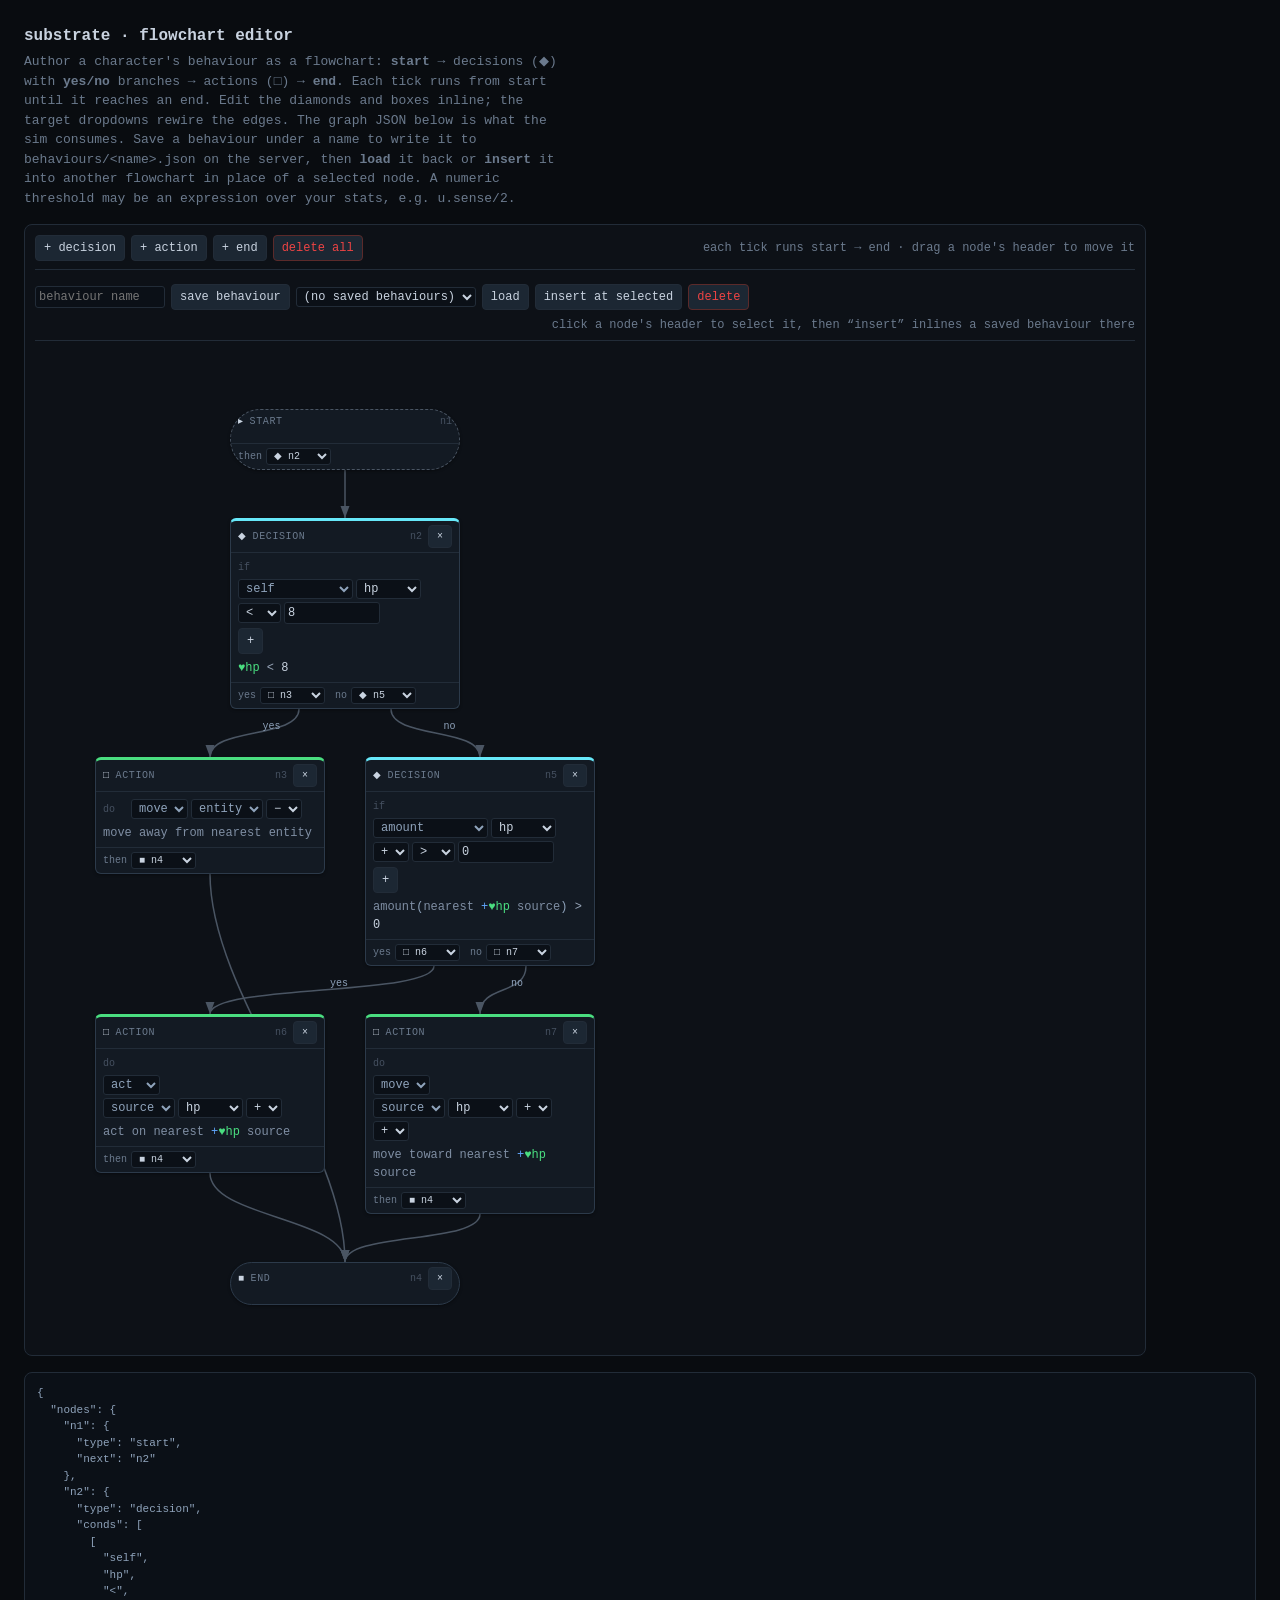
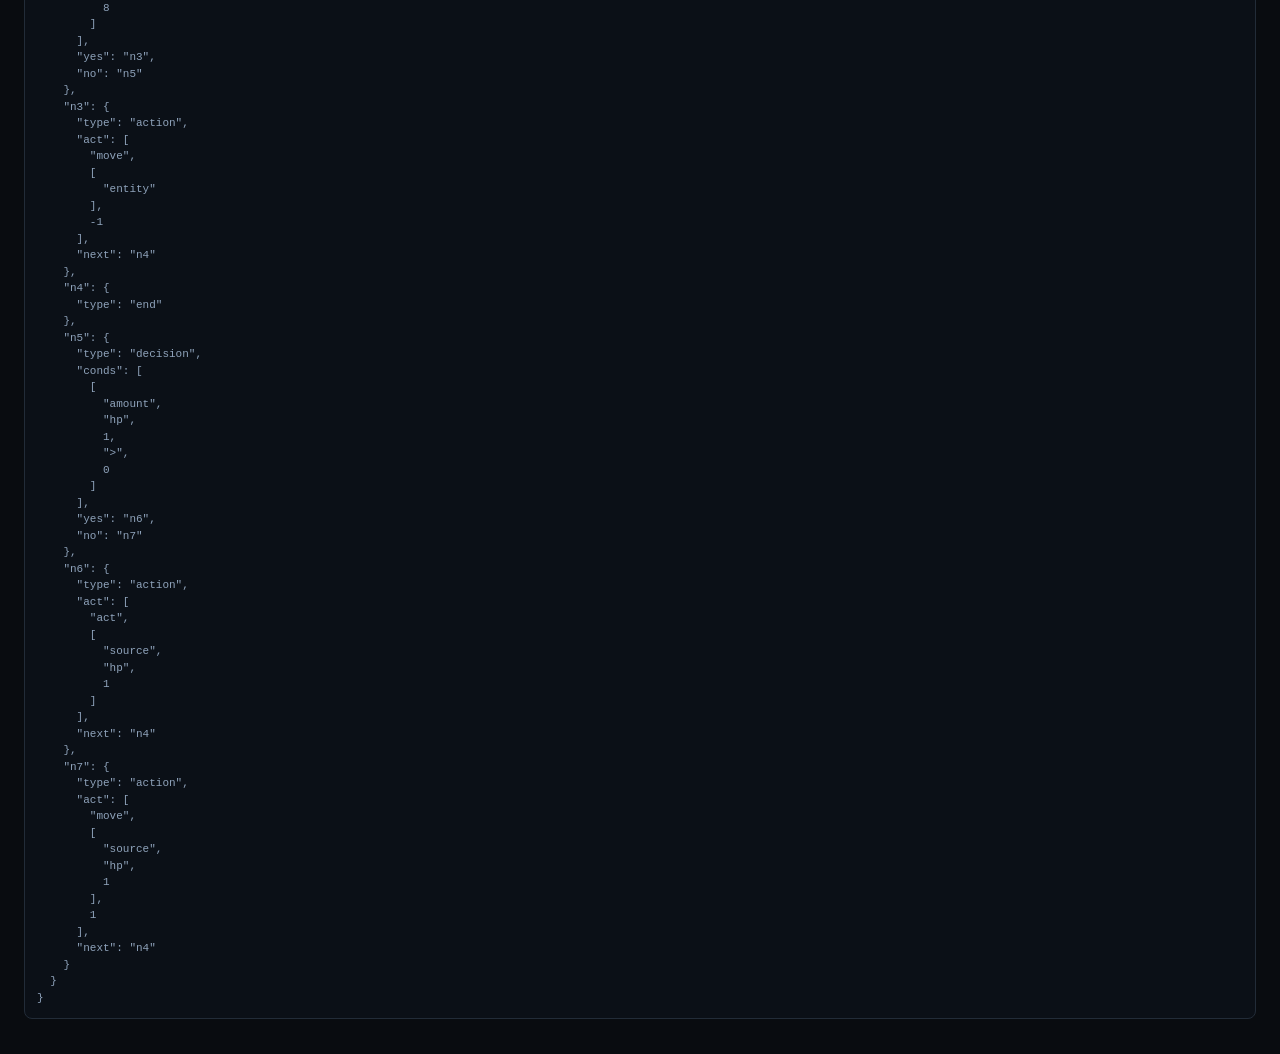
==== web/flowchart.html @ 4e2e81a9 "flowchart, speed is action budget" ====
<!doctype html>
<meta charset="utf-8">
<title>substrate · flowchart editor</title>
<link rel="stylesheet" href="flowchart.css">
<style>
  body { margin: 0; padding: 24px; background: #090c10; color: #c9d3e0;
         font: 13px/1.5 ui-monospace, SFMono-Regular, Menlo, Consolas, monospace; }
  h1 { font-size: 16px; margin: 0 0 4px; }
  p { color: #6b7a8d; margin: 0 0 16px; max-width: 70ch; }
  #editor { max-width: 1100px; }
  #out { background: #0b1017; border: 1px solid #222c38; border-radius: 8px;
         padding: 12px; margin-top: 16px; overflow: auto; color: #8fa3bb;
         font: 11px/1.5 ui-monospace, SFMono-Regular, Menlo, Consolas, monospace; }
</style>

<h1>substrate · flowchart editor</h1>
<p>Author a character's behaviour as a flowchart: <b>start</b> → decisions (◆) with
  <b>yes/no</b> branches → actions (□) → <b>end</b>. Each tick runs from start until it
  reaches an end. Edit the diamonds and boxes inline; the target dropdowns rewire the edges.
  The graph JSON below is what the sim consumes. Save a behaviour under a name to write it
  to <code>behaviours/&lt;name&gt;.json</code> on the server, then <b>load</b> it back or
  <b>insert</b> it into another flowchart in place of a selected node. A numeric threshold may
  be an expression over your stats, e.g. <code>u.sense/2</code>.</p>

<div id="editor"></div>
<pre id="out"></pre>

<script src="flowchart.js"></script>
<script>
  const editor = new Flowchart(document.getElementById('editor'), {
    graph: Flowchart.sample(),
    onChange: g => { document.getElementById('out').textContent = JSON.stringify(g, null, 2); },
  });
  document.getElementById('out').textContent = JSON.stringify(editor.getGraph(), null, 2);
</script>
---- web/flowchart.css ----
/* Flowchart editor for authoring character behaviour.
   Self-contained: no dependency on the map, the log, or any server endpoint. */

:root {
  --fc-bg: #0d1117; --fc-panel: #131a23; --fc-line: #222c38;
  --fc-ink: #c9d3e0; --fc-dim: #6b7a8d; --fc-faint: #455060;
  --hp: #4ade80; --speed: #fbbf24; --sense: #a78bfa; --rules: #f472b6;
  --give: #60a5fa; --bad: #ef4444; --focus: #67e8f9;
}

.fc {
  font: 12px/1.5 ui-monospace, SFMono-Regular, Menlo, Consolas, monospace;
  color: var(--fc-ink); background: var(--fc-bg);
  border: 1px solid var(--fc-line); border-radius: 8px; padding: 10px;
}
.fc * { box-sizing: border-box; }

.fc-toolbar {
  display: flex; gap: 6px; align-items: center; flex-wrap: wrap;
  padding-bottom: 8px; border-bottom: 1px solid var(--fc-line); margin-bottom: 8px;
}
.fc-toolbar .fc-hint { color: var(--fc-dim); margin-left: auto; }

.fc button {
  background: #1c2733; color: var(--fc-ink); border: 1px solid var(--fc-line);
  border-radius: 4px; padding: 3px 8px; font: inherit; cursor: pointer;
}
.fc button:hover { background: #26333f; border-color: #38495c; }
.fc button.fc-danger { color: var(--bad); border-color: #5b2a2a; }
.fc button.fc-danger:hover { background: #3a1d1d; border-color: var(--bad); }

.fc-library {
  display: flex; gap: 6px; align-items: center; flex-wrap: wrap;
  padding: 6px 0; border-bottom: 1px solid var(--fc-line); margin-bottom: 8px;
}
.fc-library input.fc-lib-name { width: 130px; }
.fc-library select.fc-lib-select { min-width: 120px; max-width: 200px; }
.fc-library .fc-hint { color: var(--fc-dim); margin-left: auto; }

.fc-node.fc-selected { outline: 2px solid var(--focus); outline-offset: 2px; }

.fc-canvas { position: relative; overflow: auto; min-height: 200px; }
.fc-nodes { position: absolute; left: 0; top: 0; }
.fc-edges { position: absolute; left: 0; top: 0; pointer-events: none; }
.fc-edge  { fill: none; stroke: #4a5563; stroke-width: 1.5; }
.fc-elabel { fill: #8fa3bb; font-size: 10px; }

.fc-node {
  position: absolute; background: var(--fc-panel); border: 1px solid #2c3a4a;
  border-radius: 6px; min-width: 230px;
  box-shadow: 0 1px 3px rgba(0, 0, 0, .4);
}
.fc-node.fc-decision { border-top: 3px solid var(--focus); }
.fc-node.fc-action   { border-top: 3px solid var(--hp); }
.fc-node.fc-start    { border: 1px dashed #4a5563; border-radius: 999px; }
.fc-node.fc-end      { border: 1px solid #2c3a4a; border-radius: 999px; }

.fc-head {
  display: flex; gap: 6px; align-items: center; padding: 4px 7px;
  border-bottom: 1px solid var(--fc-line);
  font-size: 10px; letter-spacing: .06em; text-transform: uppercase; color: var(--fc-dim);
  cursor: grab;
}
.fc-dragging, .fc-dragging .fc-head { cursor: grabbing; }
.fc-node.fc-start .fc-head, .fc-node.fc-end .fc-head { border-bottom: 0; }
.fc-glyph { color: var(--fc-ink); }
.fc-id { margin-left: auto; color: var(--fc-faint); letter-spacing: 0; text-transform: none; }
.fc-del, .fc-mini { padding: 0 5px; line-height: 16px; color: var(--fc-dim); }
.fc-del:hover { color: var(--bad); }

.fc-body { padding: 5px 7px; }
.fc-cond, .fc-act { display: flex; gap: 4px; align-items: center; flex-wrap: wrap; margin: 2px 0; }
.fc-and { color: var(--fc-faint); width: 24px; font-size: 10px; flex: none; }

.fc-node-editor { display: inline-flex; gap: 3px; align-items: center; flex-wrap: wrap; }

.fc select, .fc input {
  background: #0b1017; color: var(--fc-ink); border: 1px solid var(--fc-line);
  border-radius: 3px; font: inherit; padding: 1px 3px; cursor: pointer;
}
.fc select:hover, .fc input:hover { border-color: #38495c; }
.fc input { width: 96px; cursor: text; }
.fc select.fc-kind { color: #8fa3bb; }
.fc-edge-sel { max-width: 96px; }

.fc-says { color: #8fa3bb; margin-top: 5px; line-height: 1.5; }

.fc-foot {
  display: flex; gap: 10px; align-items: center; padding: 4px 7px;
  border-top: 1px solid var(--fc-line); flex-wrap: wrap;
}
.fc-foot label { color: var(--fc-dim); font-size: 10px; display: inline-flex; gap: 4px; align-items: center; }

/* one code everywhere: hue names the stat, + / − names the direction */
.s-hp { color: var(--hp); } .s-speed { color: var(--speed); }
.s-sense { color: var(--sense); } .s-rules { color: var(--rules); }
.s-position { color: #8fa3bb; }
.plus { color: var(--give); } .minus { color: var(--bad); }
.kw { color: #7f8ea3; } .op { color: #9aa8bb; } .num { color: var(--fc-ink); }
.num.expr { color: var(--focus); font-style: italic; }
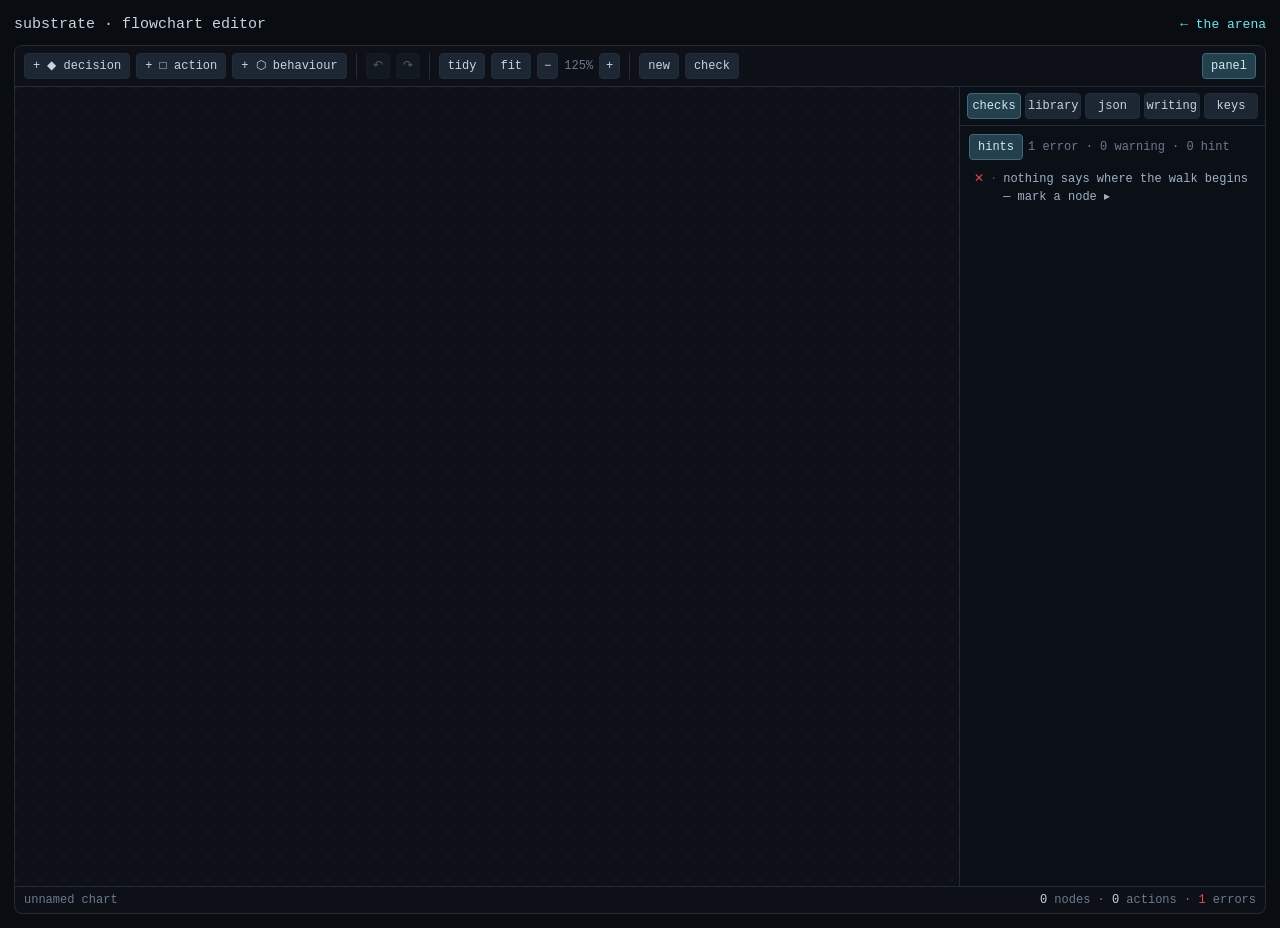
==== commit e988a07c: "improvements" ====
--- a/web/flowchart.html
+++ b/web/flowchart.html
@@ -3,33 +3,27 @@
 <title>substrate · flowchart editor</title>
 <link rel="stylesheet" href="flowchart.css">
 <style>
-  body { margin: 0; padding: 24px; background: #090c10; color: #c9d3e0;
-         font: 13px/1.5 ui-monospace, SFMono-Regular, Menlo, Consolas, monospace; }
-  h1 { font-size: 16px; margin: 0 0 4px; }
-  p { color: #6b7a8d; margin: 0 0 16px; max-width: 70ch; }
-  #editor { max-width: 1100px; }
-  #out { background: #0b1017; border: 1px solid #222c38; border-radius: 8px;
-         padding: 12px; margin-top: 16px; overflow: auto; color: #8fa3bb;
-         font: 11px/1.5 ui-monospace, SFMono-Regular, Menlo, Consolas, monospace; }
+  html, body { height: 100%; }
+  body { margin: 0; padding: 14px; background: #090c10; color: #c9d3e0;
+         font: 13px/1.5 ui-monospace, SFMono-Regular, Menlo, Consolas, monospace;
+         display: flex; flex-direction: column; gap: 8px; }
+  header { display: flex; align-items: baseline; gap: 12px; flex: none; }
+  h1 { font-size: 15px; margin: 0; font-weight: normal; }
+  header p { color: #6b7a8d; margin: 0; }
+  header a { color: #67e8f9; text-decoration: none; margin-left: auto; }
+  header a:hover { text-decoration: underline; }
+  #editor { flex: 1; min-height: 0; }
 </style>
 
-<h1>substrate · flowchart editor</h1>
-<p>Author a character's behaviour as a flowchart: <b>start</b> → decisions (◆) with
-  <b>yes/no</b> branches → actions (□) → <b>end</b>. Each tick runs from start until it
-  reaches an end. Edit the diamonds and boxes inline; the target dropdowns rewire the edges.
-  The graph JSON below is what the sim consumes. Save a behaviour under a name to write it
-  to <code>behaviours/&lt;name&gt;.json</code> on the server, then <b>load</b> it back or
-  <b>insert</b> it into another flowchart in place of a selected node. A numeric threshold may
-  be an expression over your stats, e.g. <code>u.sense/2</code>.</p>
+<header>
+  <h1>substrate &middot; flowchart editor</h1>
+  <a href="/">&larr; the arena</a>
+</header>
 
 <div id="editor"></div>
-<pre id="out"></pre>
 
+<script src="syntax.js"></script>
 <script src="flowchart.js"></script>
 <script>
-  const editor = new Flowchart(document.getElementById('editor'), {
-    graph: Flowchart.sample(),
-    onChange: g => { document.getElementById('out').textContent = JSON.stringify(g, null, 2); },
-  });
-  document.getElementById('out').textContent = JSON.stringify(editor.getGraph(), null, 2);
+  window.editor = new Flowchart(document.getElementById('editor'));
 </script>
--- a/web/flowchart.css
+++ b/web/flowchart.css
@@ -2,99 +2,266 @@
    Self-contained: no dependency on the map, the log, or any server endpoint. */
 
 :root {
-  --fc-bg: #0d1117; --fc-panel: #131a23; --fc-line: #222c38;
+  --fc-bg: #0d1117; --fc-panel: #131a23; --fc-line: #222c38; --fc-line2: #2c3a4a;
   --fc-ink: #c9d3e0; --fc-dim: #6b7a8d; --fc-faint: #455060;
-  --hp: #4ade80; --speed: #fbbf24; --sense: #a78bfa; --rules: #f472b6;
-  --give: #60a5fa; --bad: #ef4444; --focus: #67e8f9;
+  --hp: #4ade80; --bad: #ef4444; --focus: #67e8f9;
+  --yes: #4ade80; --no: #f0834e; --err: #ef4444; --warn: #fbbf24; --info: #60a5fa;
+  --beh: #a78bfa;      /* a chart calling another chart -- its own kind of node */
 }
 
 .fc {
   font: 12px/1.5 ui-monospace, SFMono-Regular, Menlo, Consolas, monospace;
   color: var(--fc-ink); background: var(--fc-bg);
-  border: 1px solid var(--fc-line); border-radius: 8px; padding: 10px;
+  border: 1px solid var(--fc-line); border-radius: 8px;
+  display: flex; flex-direction: column; overflow: hidden;
 }
 .fc * { box-sizing: border-box; }
-
+.fc :focus-visible { outline: 2px solid var(--focus); outline-offset: 1px; }
+
+/* ------------------------------------------------------------------ chrome */
 .fc-toolbar {
   display: flex; gap: 6px; align-items: center; flex-wrap: wrap;
-  padding-bottom: 8px; border-bottom: 1px solid var(--fc-line); margin-bottom: 8px;
-}
-.fc-toolbar .fc-hint { color: var(--fc-dim); margin-left: auto; }
+  padding: 7px 9px; border-bottom: 1px solid var(--fc-line); flex: none;
+}
+.fc-sep { width: 1px; align-self: stretch; background: var(--fc-line); margin: 0 3px; }
+.fc-spacer { margin-left: auto; }
+.fc-hint { color: var(--fc-dim); }
 
 .fc button {
   background: #1c2733; color: var(--fc-ink); border: 1px solid var(--fc-line);
   border-radius: 4px; padding: 3px 8px; font: inherit; cursor: pointer;
 }
-.fc button:hover { background: #26333f; border-color: #38495c; }
+.fc button:hover:not(:disabled) { background: #26333f; border-color: #38495c; }
+.fc button:disabled { opacity: .38; cursor: default; }
 .fc button.fc-danger { color: var(--bad); border-color: #5b2a2a; }
-.fc button.fc-danger:hover { background: #3a1d1d; border-color: var(--bad); }
-
-.fc-library {
-  display: flex; gap: 6px; align-items: center; flex-wrap: wrap;
-  padding: 6px 0; border-bottom: 1px solid var(--fc-line); margin-bottom: 8px;
-}
-.fc-library input.fc-lib-name { width: 130px; }
-.fc-library select.fc-lib-select { min-width: 120px; max-width: 200px; }
-.fc-library .fc-hint { color: var(--fc-dim); margin-left: auto; }
-
-.fc-node.fc-selected { outline: 2px solid var(--focus); outline-offset: 2px; }
-
-.fc-canvas { position: relative; overflow: auto; min-height: 200px; }
+.fc button.fc-danger:hover:not(:disabled) { background: #3a1d1d; border-color: var(--bad); }
+.fc button.fc-on { background: #24404d; border-color: #3d6b7d; color: #cdeaf3; }
+.fc button.fc-icon { padding: 3px 6px; }
+
+.fc-main { display: flex; flex: 1; min-height: 0; }
+
+/* ------------------------------------------------------------------ canvas */
+.fc-canvas {
+  position: relative; flex: 1; min-width: 0; overflow: hidden;
+  background:
+    radial-gradient(circle at 1px 1px, #1b2531 1px, transparent 0) 0 0 / 24px 24px;
+  cursor: default; touch-action: none;
+}
+.fc-canvas.fc-panning { cursor: grabbing; }
+.fc-canvas.fc-pannable { cursor: grab; }
+.fc-canvas.fc-linking { cursor: crosshair; }
+.fc-world { position: absolute; left: 0; top: 0; transform-origin: 0 0; }
 .fc-nodes { position: absolute; left: 0; top: 0; }
-.fc-edges { position: absolute; left: 0; top: 0; pointer-events: none; }
-.fc-edge  { fill: none; stroke: #4a5563; stroke-width: 1.5; }
-.fc-elabel { fill: #8fa3bb; font-size: 10px; }
-
+.fc-edges { position: absolute; left: 0; top: 0; overflow: visible; }
+
+.fc-edge { fill: none; stroke: #4a5563; stroke-width: 1.6; }
+.fc-edge.e-yes { stroke: #3f7a55; }
+.fc-edge.e-no  { stroke: #8a5236; }
+.fc-edge.e-back { stroke-dasharray: 5 4; }
+.fc-edge.e-dead { stroke: #4a3040; stroke-dasharray: 2 4; }
+.fc-edge.e-sel { stroke: var(--focus); stroke-width: 2.6; }
+.fc-edge.e-lit { stroke-width: 2.6; }
+.fc-edge.e-dim { opacity: .18; }
+.fc-hit { fill: none; stroke: transparent; stroke-width: 14; cursor: pointer; pointer-events: stroke; }
+.fc-elabel {
+  fill: #93a5bb; font: 10px ui-monospace, monospace; pointer-events: none;
+  stroke: var(--fc-bg); stroke-width: 3px; paint-order: stroke;
+}
+.fc-elabel.l-yes { fill: var(--yes); } .fc-elabel.l-no { fill: var(--no); }
+.fc-link { fill: none; stroke: var(--focus); stroke-width: 2; stroke-dasharray: 5 4; pointer-events: none; }
+
+.fc-marquee {
+  position: absolute; border: 1px solid var(--focus); background: rgba(103, 232, 249, .09);
+  pointer-events: none; border-radius: 2px;
+}
+
+/* ------------------------------------------------------------------ nodes */
 .fc-node {
-  position: absolute; background: var(--fc-panel); border: 1px solid #2c3a4a;
-  border-radius: 6px; min-width: 230px;
+  position: absolute; background: var(--fc-panel); border: 1px solid var(--fc-line2);
+  border-radius: 6px; width: 340px;
   box-shadow: 0 1px 3px rgba(0, 0, 0, .4);
 }
 .fc-node.fc-decision { border-top: 3px solid var(--focus); }
 .fc-node.fc-action   { border-top: 3px solid var(--hp); }
-.fc-node.fc-start    { border: 1px dashed #4a5563; border-radius: 999px; }
-.fc-node.fc-end      { border: 1px solid #2c3a4a; border-radius: 999px; }
+.fc-node.fc-behaviour { border-top: 3px solid var(--beh); }
+/* the node the walk begins at is an ordinary node, marked rather than shaped */
+.fc-node.fc-at-entry { box-shadow: 0 0 0 1px var(--fc-faint), 0 1px 3px rgba(0, 0, 0, .4); }
+.fc-node.fc-selected { border-color: var(--focus); box-shadow: 0 0 0 2px rgba(103,232,249,.35), 0 2px 8px rgba(0,0,0,.5); }
+.fc-node.fc-unreached { opacity: .58; }
+.fc-node.fc-flash { animation: fc-flash .9s ease-out; }
+@keyframes fc-flash { from { box-shadow: 0 0 0 6px rgba(103,232,249,.55); } }
+.fc-node.fc-dim { opacity: .22; }
 
 .fc-head {
   display: flex; gap: 6px; align-items: center; padding: 4px 7px;
   border-bottom: 1px solid var(--fc-line);
   font-size: 10px; letter-spacing: .06em; text-transform: uppercase; color: var(--fc-dim);
-  cursor: grab;
+  cursor: grab; user-select: none;
 }
 .fc-dragging, .fc-dragging .fc-head { cursor: grabbing; }
-.fc-node.fc-start .fc-head, .fc-node.fc-end .fc-head { border-bottom: 0; }
-.fc-glyph { color: var(--fc-ink); }
-.fc-id { margin-left: auto; color: var(--fc-faint); letter-spacing: 0; text-transform: none; }
-.fc-del, .fc-mini { padding: 0 5px; line-height: 16px; color: var(--fc-dim); }
-.fc-del:hover { color: var(--bad); }
+.fc-glyph { color: var(--fc-ink); flex: none; }
+.fc-node.fc-decision .fc-glyph { color: var(--focus); }
+.fc-node.fc-action   .fc-glyph { color: var(--hp); }
+.fc-node.fc-behaviour .fc-glyph { color: var(--beh); }
+.fc-label {
+  flex: 1; min-width: 40px; width: auto !important; background: transparent !important;
+  border: 0 !important; color: var(--fc-ink); font-size: 11px; letter-spacing: 0;
+  text-transform: none; padding: 0 !important; cursor: text;
+}
+.fc-label::placeholder { color: var(--fc-dim); letter-spacing: .06em; text-transform: uppercase; }
+.fc-label:hover { background: #0b1017 !important; }
+.fc-id { color: var(--fc-faint); letter-spacing: 0; text-transform: none; flex: none; }
+.fc-badge {
+  flex: none; text-transform: none; color: var(--fc-dim); background: #0b1017; border: 1px solid var(--fc-line);
+  border-radius: 3px; padding: 0 4px; font-size: 9px; letter-spacing: 0;
+}
+.fc-badge.over { color: var(--warn); border-color: #4a3d1c; }
+.fc-mark { flex: none; letter-spacing: 0; text-transform: none; cursor: help; font-size: 11px; }
+.fc-mark.m-error { color: var(--err); } .fc-mark.m-warn { color: var(--warn); }
+.fc-mark.m-info  { color: var(--info); }
+.fc-del, .fc-mini {
+  padding: 0 5px; line-height: 16px; color: var(--fc-dim); flex: none;
+  background: transparent; border: 0;
+}
+.fc-del:hover { color: var(--bad); background: transparent !important; }
+.fc-entry {
+  padding: 0 4px; line-height: 16px; flex: none; color: var(--fc-faint);
+  background: transparent; border: 0; cursor: pointer;
+}
+.fc-entry:hover { color: var(--fc-ink); background: transparent !important; }
+.fc-entry.on { color: var(--focus); cursor: default; }
+.fc-mini:hover { color: var(--fc-ink); }
 
 .fc-body { padding: 5px 7px; }
-.fc-cond, .fc-act { display: flex; gap: 4px; align-items: center; flex-wrap: wrap; margin: 2px 0; }
-.fc-and { color: var(--fc-faint); width: 24px; font-size: 10px; flex: none; }
-
-.fc-node-editor { display: inline-flex; gap: 3px; align-items: center; flex-wrap: wrap; }
+.fc-cond, .fc-act, .fc-beh { display: flex; gap: 4px; align-items: flex-start; margin: 3px 0; }
+/* a call names one thing -- the chart that runs here -- so the name gets the room */
+.fc-beh select { flex: 1 1 auto; min-width: 0; cursor: pointer; color: var(--beh); }
+.fc-beh .fc-mini { font-size: 10px; text-transform: uppercase; letter-spacing: .06em; }
+.fc-behbad { color: var(--err); }
+.fc-called { flex: none; color: var(--beh); cursor: help; }
+.fc-and { color: var(--fc-faint); width: 20px; flex: none; font-size: 10px; padding-top: 3px; }
 
 .fc select, .fc input {
   background: #0b1017; color: var(--fc-ink); border: 1px solid var(--fc-line);
-  border-radius: 3px; font: inherit; padding: 1px 3px; cursor: pointer;
+  border-radius: 3px; font: inherit; padding: 1px 2px; cursor: pointer;
 }
 .fc select:hover, .fc input:hover { border-color: #38495c; }
-.fc input { width: 96px; cursor: text; }
-.fc select.fc-kind { color: #8fa3bb; }
-.fc-edge-sel { max-width: 96px; }
-
-.fc-says { color: #8fa3bb; margin-top: 5px; line-height: 1.5; }
+.fc input { width: 56px; cursor: text; }
+.fc input.fc-bad { border-color: var(--err); color: #ffb4b4; }
+
+/* what the author types: a condition per line, or one action. The box fills the node and
+   grows with its content, because the text is the node -- everything else here is chrome */
+.fc textarea.fc-text, .fc input.fc-text {
+  flex: 1 1 auto; min-width: 0; width: auto; resize: none; overflow: hidden;
+  background: #0b1017; color: var(--fc-ink); border: 1px solid var(--fc-line);
+  border-radius: 3px; font: inherit; line-height: 1.5; padding: 1px 4px; cursor: text;
+  white-space: pre; overflow-x: auto;
+}
+.fc .fc-text:focus { border-color: var(--focus); }
+.fc .fc-text::placeholder { color: var(--fc-faint); }
+.fc .fc-text.fc-bad { border-color: var(--err); color: #ffb4b4; }
+
+/* the checker's verdict, under the box: the line at fault, a caret, and the way out */
+.fc-err { margin-top: 5px; }
+.fc-caret {
+  margin: 0; font: inherit; color: var(--fc-dim); white-space: pre; overflow-x: auto;
+}
+.fc-caret::first-line { color: #8fa3bb; }
+.fc-errmsg { color: var(--err); }
+.fc-fixes { display: flex; flex-wrap: wrap; gap: 3px; margin-top: 3px; }
+.fc-fix {
+  background: #131a23; color: #8fa3bb; border: 1px solid var(--fc-line);
+  border-radius: 3px; font: inherit; padding: 0 4px; cursor: pointer;
+}
+.fc-fix:hover { color: var(--fc-ink); border-color: var(--focus); }
 
 .fc-foot {
   display: flex; gap: 10px; align-items: center; padding: 4px 7px;
   border-top: 1px solid var(--fc-line); flex-wrap: wrap;
 }
 .fc-foot label { color: var(--fc-dim); font-size: 10px; display: inline-flex; gap: 4px; align-items: center; }
-
-/* one code everywhere: hue names the stat, + / − names the direction */
-.s-hp { color: var(--hp); } .s-speed { color: var(--speed); }
-.s-sense { color: var(--sense); } .s-rules { color: var(--rules); }
-.s-position { color: #8fa3bb; }
-.plus { color: var(--give); } .minus { color: var(--bad); }
-.kw { color: #7f8ea3; } .op { color: #9aa8bb; } .num { color: var(--fc-ink); }
-.num.expr { color: var(--focus); font-style: italic; }
+.fc-edge-sel { max-width: 92px; }
+
+/* output ports: the drag handles that make edges */
+.fc-port {
+  position: absolute; width: 13px; height: 13px; bottom: -7px; margin-left: -6.5px;
+  border-radius: 50%; background: #0b1017; border: 2px solid #4a5563;
+  cursor: crosshair; z-index: 2;
+}
+.fc-port:hover, .fc-port.fc-port-hot { background: var(--focus); border-color: var(--focus); }
+.fc-port.p-yes { border-color: var(--yes); } .fc-port.p-no { border-color: var(--no); }
+.fc-port.p-open { box-shadow: 0 0 0 3px rgba(239, 68, 68, .22); }
+.fc-node.fc-droptarget { box-shadow: 0 0 0 3px rgba(103, 232, 249, .5); }
+
+/* ------------------------------------------------------------------ rail */
+.fc-rail {
+  width: 306px; flex: none; border-left: 1px solid var(--fc-line);
+  display: flex; flex-direction: column; min-height: 0; background: #0b1017;
+}
+.fc.fc-rail-off .fc-rail { display: none; }
+.fc-tabs { display: flex; gap: 4px; padding: 6px 7px; border-bottom: 1px solid var(--fc-line); flex: none; }
+.fc-tabs button { flex: 1; padding: 3px 2px; }
+.fc-tabpane { display: none; padding: 8px 9px; overflow: auto; flex: 1; min-height: 0; }
+.fc-tabpane.fc-shown { display: block; }
+.fc-rail h3 {
+  font-size: 10px; letter-spacing: .08em; text-transform: uppercase; color: var(--fc-dim);
+  margin: 0 0 6px; font-weight: normal;
+}
+.fc-rail h3:not(:first-child) { margin-top: 14px; }
+.fc-row { display: flex; gap: 5px; align-items: center; margin-bottom: 6px; }
+.fc-row input { flex: 1; width: auto; }
+.fc-empty { color: var(--fc-faint); }
+
+.fc-prob { display: flex; gap: 6px; padding: 4px 5px; border-radius: 4px; cursor: pointer; align-items: flex-start; }
+.fc-prob:hover { background: #131a23; }
+.fc-prob .pl { flex: none; }
+.fc-prob.p-error .pl { color: var(--err); } .fc-prob.p-warn .pl { color: var(--warn); }
+.fc-prob.p-info .pl { color: var(--info); }
+.fc-prob .pn { flex: none; color: var(--fc-faint); }
+.fc-prob .pm { color: #9fb0c4; }
+.fc-ok { color: var(--hp); }
+
+.fc-libitem { display: flex; gap: 5px; align-items: center; padding: 2px 0; }
+.fc-libitem .ln {
+  flex: 1; overflow: hidden; text-overflow: ellipsis; white-space: nowrap; cursor: pointer;
+  padding: 2px 4px; border-radius: 3px;
+}
+.fc-libitem .ln:hover { background: #131a23; color: #fff; }
+.fc-libitem.fc-cur .ln { color: var(--focus); }
+
+.fc-json {
+  width: 100%; min-height: 300px; resize: vertical; background: #090c10;
+  color: #8fa3bb; border: 1px solid var(--fc-line); border-radius: 4px; padding: 6px;
+  font: 11px/1.5 ui-monospace, monospace; cursor: text;
+}
+/* the cheatsheet: a written form on the left, what it means on the right */
+.fc-syn { color: var(--fc-dim); margin-bottom: 8px; }
+.fc-syn div { display: flex; gap: 8px; padding: 1px 0; align-items: baseline; }
+.fc-syn code, .fc-hint code { color: #8fa3bb; font: inherit; }
+.fc-syn code { flex: none; min-width: 172px; }
+.fc-syn span { color: var(--fc-faint); }
+
+.fc-keys { color: var(--fc-dim); }
+.fc-keys div { display: flex; gap: 8px; padding: 1px 0; }
+.fc-keys kbd {
+  flex: none; min-width: 92px; color: var(--fc-ink); background: #131a23;
+  border: 1px solid var(--fc-line); border-radius: 3px; padding: 0 4px; font: inherit;
+}
+
+/* ------------------------------------------------------------------ status */
+.fc-status {
+  display: flex; gap: 8px; align-items: center; flex: none;
+  padding: 4px 9px; border-top: 1px solid var(--fc-line); color: var(--fc-dim); min-height: 25px;
+}
+.fc-status .s-msg.s-err { color: var(--err); } .fc-status .s-msg.s-ok { color: var(--hp); }
+.fc-status .s-counts { margin-left: auto; }
+.fc-status b { color: var(--fc-ink); font-weight: normal; }
+
+/* ------------------------------------------------------------------ popover */
+.fc-menu {
+  position: absolute; z-index: 10; background: var(--fc-panel);
+  border: 1px solid var(--fc-line2); border-radius: 6px; padding: 4px;
+  box-shadow: 0 4px 14px rgba(0, 0, 0, .6); display: flex; flex-direction: column; gap: 2px;
+}
+.fc-menu button { text-align: left; border-color: transparent; background: transparent; }
+.fc-menu .fc-menu-t { color: var(--fc-faint); padding: 2px 8px; }
